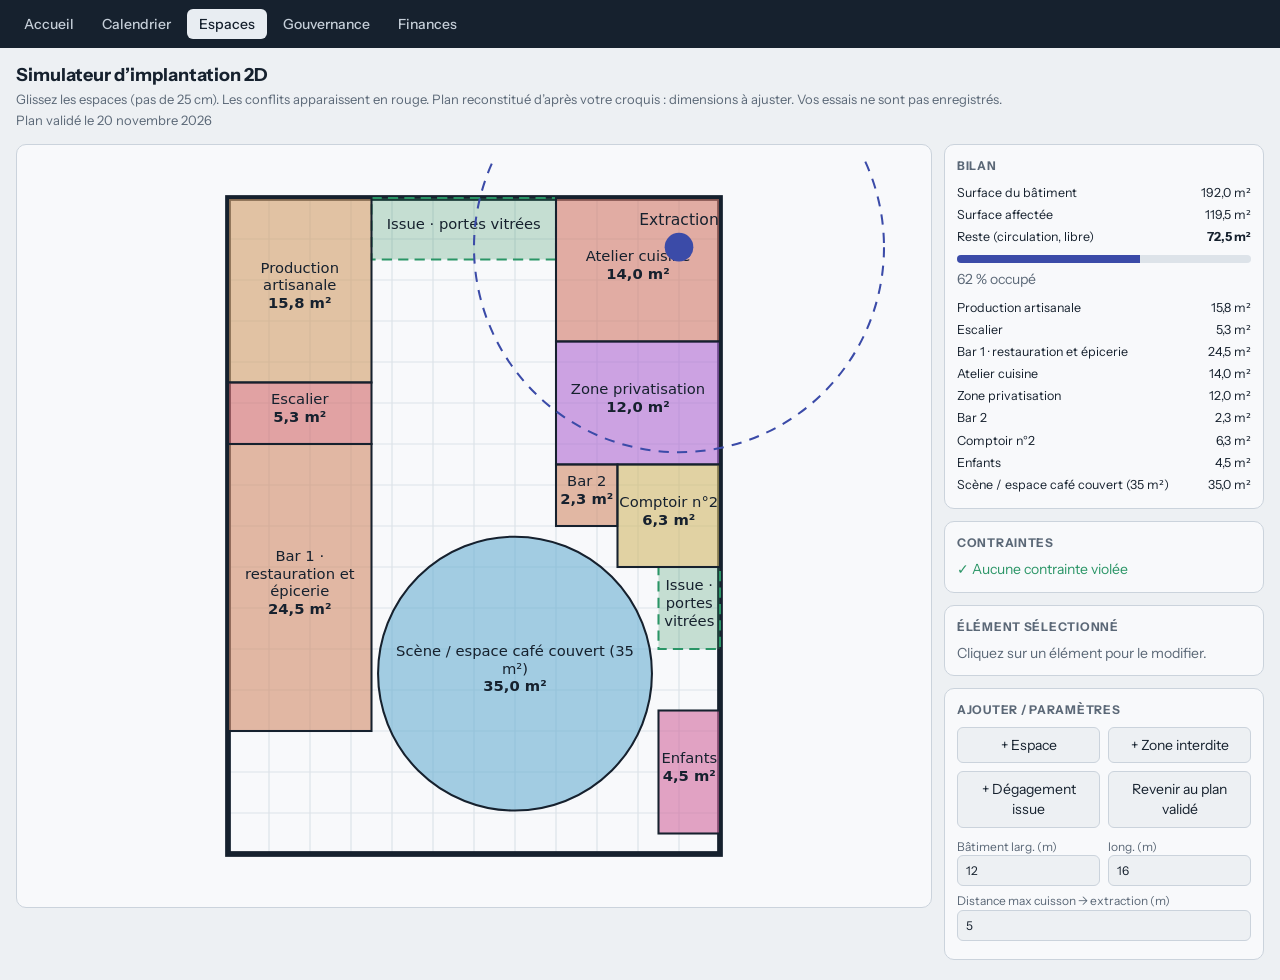
==== espaces.html @ c658a919 "Add files via upload" ====
<!DOCTYPE html>
<html lang="fr"><head><meta charset="utf-8">
<meta name="viewport" content="width=device-width, initial-scale=1, viewport-fit=cover">
<title>Simulateur d’implantation</title>
<style>
:root{box-sizing:border-box;padding-top:env(safe-area-inset-top,0px);padding-bottom:env(safe-area-inset-bottom,0px);--bg:#EDF0F3;--card:#F8F9FB;--tx:#16212E;--mu:#5B6877;--bd:#CBD3DC;--ac:#3B4BA8;--bad:#C0392B;--grid:#DDE3E9;--wall:#16212E;--ok:#2A9566}
html{scroll-padding-top:env(safe-area-inset-top,0px)}
@media (prefers-color-scheme:dark){:root:not([data-theme="light"]){color-scheme:dark;--bg:#12171E;--card:#1A212A;--tx:#E8EDF2;--mu:#9AA7B5;--bd:#2C3744;--ac:#8E9BFF;--bad:#EF6B5B;--grid:#232C37;--wall:#E8EDF2;--ok:#5CCB98}}
:root[data-theme="dark"]{color-scheme:dark;--bg:#12171E;--card:#1A212A;--tx:#E8EDF2;--mu:#9AA7B5;--bd:#2C3744;--ac:#8E9BFF;--bad:#EF6B5B;--grid:#232C37;--wall:#E8EDF2;--ok:#5CCB98}
*{box-sizing:border-box}
body{margin:0;background:var(--bg);color:var(--tx);font:14px/1.45 "Instrument Sans",system-ui,-apple-system,"Segoe UI",sans-serif}
header{padding:14px 16px 6px}h1{font-size:18px;margin:0}header p{margin:2px 0 0;color:var(--mu);font-size:13px}
main{display:grid;grid-template-columns:minmax(0,1fr) 320px;gap:12px;padding:8px 16px 20px;align-items:start}
@media(max-width:820px){main{grid-template-columns:1fr}}
.card{background:var(--card);border:1px solid var(--bd);border-radius:10px;padding:12px}
.card h2{font-size:12px;text-transform:uppercase;letter-spacing:.06em;color:var(--mu);margin:0 0 8px}
svg{width:100%;height:auto;max-height:82vh;display:block;touch-action:none;user-select:none}
.it{cursor:grab}.it text{pointer-events:none;fill:var(--tx);font-family:system-ui,sans-serif}
label{display:block;font-size:12px;color:var(--mu);margin-bottom:6px}
input[type=text],input[type=number]{width:100%;padding:6px 8px;border:1px solid var(--bd);border-radius:6px;background:var(--bg);color:var(--tx);font:inherit}
.row{display:flex;gap:8px}.row>*{flex:1}
button{padding:7px 10px;border:1px solid var(--bd);border-radius:6px;background:var(--bg);color:var(--tx);font:inherit;cursor:pointer}
button:hover{border-color:var(--ac)}button.bad{color:var(--bad)}
.chk{display:flex;gap:6px;align-items:center;color:var(--tx)}
.side{display:flex;flex-direction:column;gap:12px}
.bar{height:8px;background:var(--grid);border-radius:4px;overflow:hidden;margin:6px 0}.bar i{display:block;height:100%;background:var(--ac)}
.msg{color:var(--bad);margin:3px 0}.okm{color:var(--ok)}
table{width:100%;border-collapse:collapse;font-size:12.5px}td{padding:2px 0}td:last-child{text-align:right}
.mu{color:var(--mu)}
body:not(.edit) .edit-only{display:none}
</style></head><body>
<script src="nav.js"></script>
<header><h1>Simulateur d’implantation 2D</h1>
<p>Glissez les espaces (pas de 25 cm). Les conflits apparaissent en rouge. Plan reconstitué d’après votre croquis : dimensions à ajuster. Vos essais ne sont pas enregistrés.</p><p id="upd" class="mu" style="font-size:13px"></p></header>
<main>
<div class="card"><svg id="sv"></svg></div>
<div class="side">
<div class="card"><h2>Bilan</h2><div id="st"></div></div>
<div class="card"><h2>Contraintes</h2><div id="cf"></div></div>
<div class="card"><h2>Élément sélectionné</h2><div id="ed"></div></div>
<div class="card"><h2>Ajouter / paramètres</h2>
<div class="row"><button id="a1">+ Espace</button><button id="a2">+ Zone interdite</button></div>
<div class="row" style="margin-top:8px"><button id="a3">+ Dégagement issue</button><button id="a4">Revenir au plan validé</button></div>
<div class="row" style="margin-top:10px"><label>Bâtiment larg. (m)<input type="number" id="bw" step=".5" min="3"></label><label>long. (m)<input type="number" id="bh" step=".5" min="3"></label></div>
<label>Distance max cuisson → extraction (m)<input type="number" id="md" step=".5" min="1"></label>
</div>
<div class="card edit-only"><h2>Publier</h2><p class="mu" style="margin:0 0 8px">Copiez ce bloc dans espaces.html, à la place du bloc entre DEBUT-DONNEES et FIN-DONNEES.</p><button id="ex">Afficher le bloc à publier</button><textarea id="jx" style="width:100%;height:90px;margin-top:8px;font-size:11px"></textarea></div></div></main>
<script>
const $=s=>document.querySelector(s),svg=$('#sv'),G=.25,EPS=1e-6;
let B,maxD,sel=null,nid=1,items;
const EDIT=location.hash==="#edition";
/* DEBUT-DONNEES */
const PLAN={updated:"2026-11-20",B:{w:12,h:16},maxD:5,items:[
{n:"Production artisanale",t:"b",x:0,y:0,w:3.5,h:4.5,c:30},
{n:"Escalier",t:"b",x:0,y:4.5,w:3.5,h:1.5,c:0,f:1},
{n:"Bar 1 · restauration et épicerie",t:"b",x:0,y:6,w:3.5,h:7,c:20},
{n:"Atelier cuisine",t:"b",x:8,y:0,w:4,h:3.5,c:10,cook:1},
{n:"Zone privatisation",t:"b",x:8,y:3.5,w:4,h:3,c:280},
{n:"Bar 2",t:"b",x:8,y:6.5,w:1.5,h:1.5,c:20},
{n:"Comptoir n°2",t:"b",x:9.5,y:6.5,w:2.5,h:2.5,c:45},
{n:"Enfants",t:"b",x:10.5,y:12.5,w:1.5,h:3,c:330},
{n:"Scène / espace café couvert (35 m²)",t:"b",s:"c",x:3.66,y:8.26,w:6.68,h:6.68,c:200},
{n:"Issue · portes vitrées",t:"e",x:3.5,y:0,w:4.5,h:1.5},
{n:"Issue · portes vitrées",t:"e",x:10.5,y:9,w:1.5,h:2},
{n:"Extraction (gaine)",t:"g",x:11,y:1.2,w:0,h:0}]};
/* FIN-DONNEES */
function init(){const P=JSON.parse(JSON.stringify(PLAN));B=P.B;maxD=P.maxD;sel=null;nid=1;items=P.items;
items.forEach(i=>i.id=nid++);$('#bw').value=B.w;$('#bh').value=B.h;$('#md').value=maxD;}
const area=i=>i.s=="c"?Math.PI*i.w*i.w/4:i.w*i.h;
function ov(a,b){const ca=a.s=="c",cb=b.s=="c";
if(ca&&cb)return Math.hypot(a.x+a.w/2-b.x-b.w/2,a.y+a.w/2-b.y-b.w/2)<(a.w+b.w)/2-EPS;
if(ca||cb){const c=ca?a:b,r=ca?b:a,R=c.w/2,cx=c.x+R,cy=c.y+R,px=Math.max(r.x,Math.min(cx,r.x+r.w)),py=Math.max(r.y,Math.min(cy,r.y+r.h));return Math.hypot(cx-px,cy-py)<R-EPS}
return a.x<b.x+b.w-EPS&&b.x<a.x+a.w-EPS&&a.y<b.y+b.h-EPS&&b.y<a.y+a.h-EPS}
function conflicts(){const m=[],bad=new Set(),bl=items.filter(i=>i.t=="b"),g=items.find(i=>i.t=="g");
const add=(t,...ids)=>{m.push(t);ids.forEach(i=>bad.add(i))};
bl.forEach((a,k)=>{
if(a.x<-EPS||a.y<-EPS||a.x+a.w>B.w+EPS||a.y+a.h>B.h+EPS)add(`« ${a.n} » dépasse du bâtiment`,a.id);
bl.slice(k+1).forEach(b=>{if(ov(a,b))add(`« ${a.n} » chevauche « ${b.n} »`,a.id,b.id)});
items.filter(i=>i.t=="x"||i.t=="e").forEach(z=>{if(ov(a,z))add(z.t=="e"?`« ${a.n} » bloque un dégagement d’issue`:`« ${a.n} » empiète sur « ${z.n} »`,a.id,z.id)});
if(a.cook){if(!g)add(`« ${a.n} » : aucune extraction définie`,a.id);else{const px=Math.max(a.x,Math.min(g.x,a.x+a.w)),py=Math.max(a.y,Math.min(g.y,a.y+a.h)),d=Math.hypot(g.x-px,g.y-py);if(d>maxD+EPS)add(`« ${a.n} » est à ${d.toFixed(1)} m de l’extraction (max ${maxD} m)`,a.id,g.id)}}});
return{m,bad}}
function wrap(s,n){const w=s.split(" "),l=[];let c="";w.forEach(x=>{if((c+" "+x).trim().length>n&&c){l.push(c);c=x}else c=(c+" "+x).trim()});if(c)l.push(c);return l}
const esc=s=>s.replace(/[&<>"]/g,c=>({"&":"&amp;","<":"&lt;",">":"&gt;",'"':"&quot;"}[c]));
function draw(){const{m,bad}=conflicts();let h="";
svg.setAttribute("viewBox",`-1 -1 ${B.w+2} ${B.h+2}`);
for(let i=0;i<=B.w;i++)h+=`<line x1="${i}" y1="0" x2="${i}" y2="${B.h}" stroke="var(--grid)" stroke-width=".03"/>`;
for(let j=0;j<=B.h;j++)h+=`<line x1="0" y1="${j}" x2="${B.w}" y2="${j}" stroke="var(--grid)" stroke-width=".03"/>`;
h+=`<rect x="0" y="0" width="${B.w}" height="${B.h}" fill="none" stroke="var(--wall)" stroke-width=".14"/>`;
const ord={x:0,e:1,b:2,g:3};
[...items].sort((a,b)=>ord[a.t]-ord[b.t]).forEach(i=>{const s=i.id==sel,b=bad.has(i.id);let o="";
if(i.t=="g"){o=`<circle cx="${i.x}" cy="${i.y}" r="${maxD}" fill="none" stroke="var(--ac)" stroke-width=".05" stroke-dasharray=".25 .2"/><circle cx="${i.x}" cy="${i.y}" r=".35" fill="${b?"var(--bad)":"var(--ac)"}"/><text x="${i.x}" y="${i.y-.55}" font-size=".38" text-anchor="middle">Extraction</text>`;
}else{const cx=i.x+i.w/2,cy=i.y+i.h/2,fill=i.t=="x"?"rgba(192,57,43,.28)":i.t=="e"?"rgba(46,139,87,.25)":`hsl(${i.c} 55% 62% / .6)`,
stroke=b?"var(--bad)":s?"var(--ac)":i.t=="x"?"var(--bad)":i.t=="e"?"var(--ok)":"var(--wall)",
sw=b||s?.1:.05,dash=i.t!="b"?'stroke-dasharray=".25 .15"':"";
o=i.s=="c"?`<circle cx="${cx}" cy="${cy}" r="${i.w/2}" fill="${fill}" stroke="${stroke}" stroke-width="${sw}"/>`:`<rect x="${i.x}" y="${i.y}" width="${i.w}" height="${i.h}" fill="${fill}" stroke="${stroke}" stroke-width="${sw}" ${dash}/>`;
const fs=.36,lines=wrap(i.n,Math.max(5,Math.floor(i.w/.2)));if(i.t=="b")lines.push(area(i).toFixed(1).replace(".",",")+" m²");
const y0=cy-(lines.length-1)*fs*.6;
o+=lines.map((l,k)=>`<text x="${cx}" y="${y0+k*fs*1.2}" font-size="${fs}" text-anchor="middle" ${k==lines.length-1&&i.t=="b"?'font-weight="600"':''}>${esc(l)}</text>`).join("")}
h+=`<g class="it" data-id="${i.id}">${o}</g>`});
svg.innerHTML=h;
const bl=items.filter(i=>i.t=="b"),used=bl.reduce((a,i)=>a+area(i),0),tot=B.w*B.h,fr=s=>s.toFixed(1).replace(".",",");
$("#st").innerHTML=`<table><tr><td>Surface du bâtiment</td><td>${fr(tot)} m²</td></tr><tr><td>Surface affectée</td><td>${fr(used)} m²</td></tr><tr><td>Reste (circulation, libre)</td><td><b>${fr(tot-used)} m²</b></td></tr></table><div class="bar"><i style="width:${Math.min(100,used/tot*100)}%"></i></div><div class="mu">${Math.round(used/tot*100)} % occupé</div><table style="margin-top:8px">${bl.map(i=>`<tr><td>${esc(i.n)}</td><td>${fr(area(i))} m²</td></tr>`).join("")}</table>`;
$("#cf").innerHTML=m.length?m.map(x=>`<div class="msg">⚠ ${esc(x)}</div>`).join(""):`<div class="okm">✓ Aucune contrainte violée</div>`}
function editor(){const it=items.find(i=>i.id==sel),el=$("#ed");
if(!it){el.innerHTML=`<p class="mu" style="margin:0">Cliquez sur un élément pour le modifier.</p>`;return}
el.innerHTML=`<label>Nom<input type="text" id="en" value="${esc(it.n)}"></label>`+(it.t=="g"?"":`<div class="row"><label>${it.s=="c"?"Diamètre (m)":"Largeur (m)"}<input type="number" id="ew" step=".1" min=".5" value="${it.w}"></label>${it.s=="c"?"":`<label>Longueur (m)<input type="number" id="eh" step=".1" min=".5" value="${it.h}"></label>`}</div>`)+(it.t=="b"?`<label class="chk"><input type="checkbox" id="ec" ${it.cook?"checked":""}> Cuisson (exige l’extraction)</label>`:"")+`<div class="row">${it.t!="g"&&it.s!="c"?'<button id="rot">Pivoter</button>':""}<button id="del" class="bad">Supprimer</button></div>`;
$("#en").oninput=e=>{it.n=e.target.value;draw()};
if($("#ew"))$("#ew").oninput=e=>{it.w=Math.max(.5,+e.target.value||.5);if(it.s=="c")it.h=it.w;draw()};
if($("#eh"))$("#eh").oninput=e=>{it.h=Math.max(.5,+e.target.value||.5);draw()};
if($("#ec"))$("#ec").onchange=e=>{it.cook=e.target.checked;draw()};
if($("#rot"))$("#rot").onclick=()=>{[it.w,it.h]=[it.h,it.w];editor();draw()};
$("#del").onclick=()=>{items=items.filter(i=>i!=it);sel=null;editor();draw()}}
let drag=null;
function pt(e){const p=svg.createSVGPoint();p.x=e.clientX;p.y=e.clientY;return p.matrixTransform(svg.getScreenCTM().inverse())}
svg.addEventListener("pointerdown",e=>{const g=e.target.closest(".it");if(!g){sel=null;editor();draw();return}
const it=items.find(i=>i.id==g.dataset.id),p=pt(e);drag={it,dx:p.x-it.x,dy:p.y-it.y};svg.setPointerCapture(e.pointerId);
if(sel!=it.id){sel=it.id;editor()}draw()});
svg.addEventListener("pointermove",e=>{if(!drag)return;const p=pt(e);drag.it.x=Math.round((p.x-drag.dx)/G)*G;drag.it.y=Math.round((p.y-drag.dy)/G)*G;draw()});
addEventListener("pointerup",()=>drag=null);
function addI(o){o.id=nid++;items.push(o);sel=o.id;editor();draw()}
$("#a1").onclick=()=>addI({n:"Nouvel espace",t:"b",x:4,y:6,w:2,h:2,c:Math.floor(Math.random()*360)});
$("#a2").onclick=()=>addI({n:"Zone interdite",t:"x",x:4,y:6,w:1.5,h:1.5});
$("#a3").onclick=()=>addI({n:"Issue de secours",t:"e",x:4,y:6,w:2,h:1.5});
$("#a4").onclick=()=>{init();editor();draw()};
$("#bw").oninput=e=>{B.w=Math.max(3,+e.target.value||3);draw()};
$("#bh").oninput=e=>{B.h=Math.max(3,+e.target.value||3);draw()};
$("#md").oninput=e=>{maxD=Math.max(1,+e.target.value||1);draw()};
$("#ex").onclick=()=>{const o={updated:new Date().toISOString().slice(0,10),B,maxD,items:items.map(({id,...r})=>r)};const t="/* DEBUT-DONNEES */\nconst PLAN="+JSON.stringify(o)+";\n/* FIN-DONNEES */";$("#jx").value=t;$("#jx").select();try{navigator.clipboard.writeText(t)}catch(e){}};
document.body.classList.toggle("edit",EDIT);
$("#upd").textContent=PLAN.updated?"Plan validé le "+new Date(PLAN.updated+"T12:00:00").toLocaleDateString("fr-FR",{dateStyle:"long"}):"";
addEventListener("hashchange",()=>location.reload());
init();editor();draw();
</script></body></html>
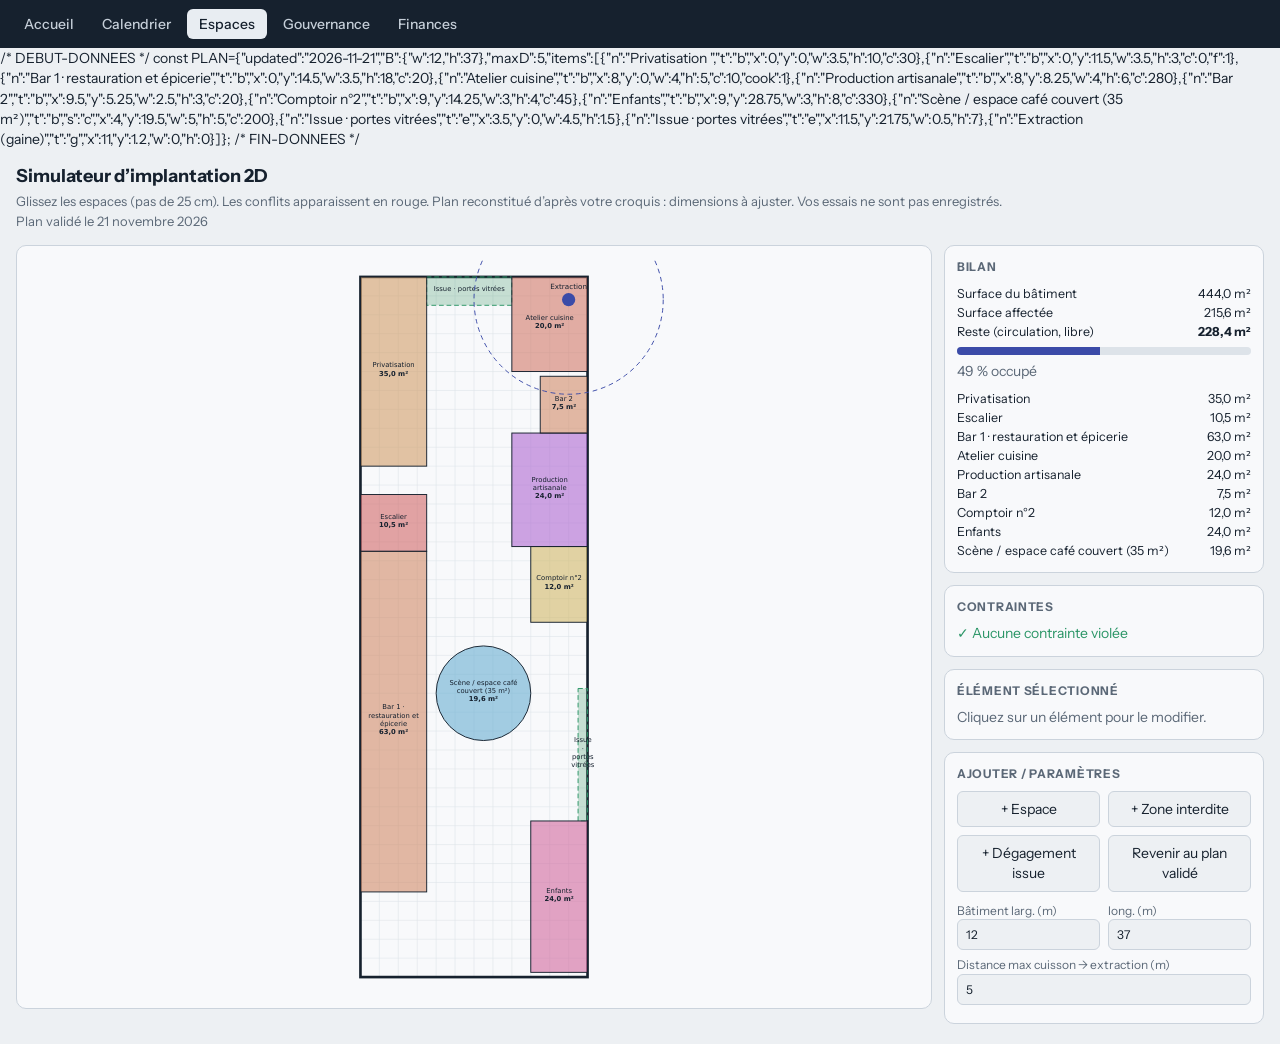
==== commit f9bf7800: "Update espaces.html" ====
--- a/espaces.html
+++ b/espaces.html
@@ -1,4 +1,6 @@
-<!DOCTYPE html>
+/* DEBUT-DONNEES */
+const PLAN={"updated":"2026-11-21","B":{"w":12,"h":37},"maxD":5,"items":[{"n":"Privatisation ","t":"b","x":0,"y":0,"w":3.5,"h":10,"c":30},{"n":"Escalier","t":"b","x":0,"y":11.5,"w":3.5,"h":3,"c":0,"f":1},{"n":"Bar 1 · restauration et épicerie","t":"b","x":0,"y":14.5,"w":3.5,"h":18,"c":20},{"n":"Atelier cuisine","t":"b","x":8,"y":0,"w":4,"h":5,"c":10,"cook":1},{"n":"Production artisanale","t":"b","x":8,"y":8.25,"w":4,"h":6,"c":280},{"n":"Bar 2","t":"b","x":9.5,"y":5.25,"w":2.5,"h":3,"c":20},{"n":"Comptoir n°2","t":"b","x":9,"y":14.25,"w":3,"h":4,"c":45},{"n":"Enfants","t":"b","x":9,"y":28.75,"w":3,"h":8,"c":330},{"n":"Scène / espace café couvert (35 m²)","t":"b","s":"c","x":4,"y":19.5,"w":5,"h":5,"c":200},{"n":"Issue · portes vitrées","t":"e","x":3.5,"y":0,"w":4.5,"h":1.5},{"n":"Issue · portes vitrées","t":"e","x":11.5,"y":21.75,"w":0.5,"h":7},{"n":"Extraction (gaine)","t":"g","x":11,"y":1.2,"w":0,"h":0}]};
+/* FIN-DONNEES */<!DOCTYPE html>
 <html lang="fr"><head><meta charset="utf-8">
 <meta name="viewport" content="width=device-width, initial-scale=1, viewport-fit=cover">
 <title>Simulateur d’implantation</title>
@@ -50,19 +52,7 @@
 let B,maxD,sel=null,nid=1,items;
 const EDIT=location.hash==="#edition";
 /* DEBUT-DONNEES */
-const PLAN={updated:"2026-11-20",B:{w:12,h:16},maxD:5,items:[
-{n:"Production artisanale",t:"b",x:0,y:0,w:3.5,h:4.5,c:30},
-{n:"Escalier",t:"b",x:0,y:4.5,w:3.5,h:1.5,c:0,f:1},
-{n:"Bar 1 · restauration et épicerie",t:"b",x:0,y:6,w:3.5,h:7,c:20},
-{n:"Atelier cuisine",t:"b",x:8,y:0,w:4,h:3.5,c:10,cook:1},
-{n:"Zone privatisation",t:"b",x:8,y:3.5,w:4,h:3,c:280},
-{n:"Bar 2",t:"b",x:8,y:6.5,w:1.5,h:1.5,c:20},
-{n:"Comptoir n°2",t:"b",x:9.5,y:6.5,w:2.5,h:2.5,c:45},
-{n:"Enfants",t:"b",x:10.5,y:12.5,w:1.5,h:3,c:330},
-{n:"Scène / espace café couvert (35 m²)",t:"b",s:"c",x:3.66,y:8.26,w:6.68,h:6.68,c:200},
-{n:"Issue · portes vitrées",t:"e",x:3.5,y:0,w:4.5,h:1.5},
-{n:"Issue · portes vitrées",t:"e",x:10.5,y:9,w:1.5,h:2},
-{n:"Extraction (gaine)",t:"g",x:11,y:1.2,w:0,h:0}]};
+const PLAN={"updated":"2026-11-21","B":{"w":12,"h":37},"maxD":5,"items":[{"n":"Privatisation ","t":"b","x":0,"y":0,"w":3.5,"h":10,"c":30},{"n":"Escalier","t":"b","x":0,"y":11.5,"w":3.5,"h":3,"c":0,"f":1},{"n":"Bar 1 · restauration et épicerie","t":"b","x":0,"y":14.5,"w":3.5,"h":18,"c":20},{"n":"Atelier cuisine","t":"b","x":8,"y":0,"w":4,"h":5,"c":10,"cook":1},{"n":"Production artisanale","t":"b","x":8,"y":8.25,"w":4,"h":6,"c":280},{"n":"Bar 2","t":"b","x":9.5,"y":5.25,"w":2.5,"h":3,"c":20},{"n":"Comptoir n°2","t":"b","x":9,"y":14.25,"w":3,"h":4,"c":45},{"n":"Enfants","t":"b","x":9,"y":28.75,"w":3,"h":8,"c":330},{"n":"Scène / espace café couvert (35 m²)","t":"b","s":"c","x":4,"y":19.5,"w":5,"h":5,"c":200},{"n":"Issue · portes vitrées","t":"e","x":3.5,"y":0,"w":4.5,"h":1.5},{"n":"Issue · portes vitrées","t":"e","x":11.5,"y":21.75,"w":0.5,"h":7},{"n":"Extraction (gaine)","t":"g","x":11,"y":1.2,"w":0,"h":0}]};
 /* FIN-DONNEES */
 function init(){const P=JSON.parse(JSON.stringify(PLAN));B=P.B;maxD=P.maxD;sel=null;nid=1;items=P.items;
 items.forEach(i=>i.id=nid++);$('#bw').value=B.w;$('#bh').value=B.h;$('#md').value=maxD;}
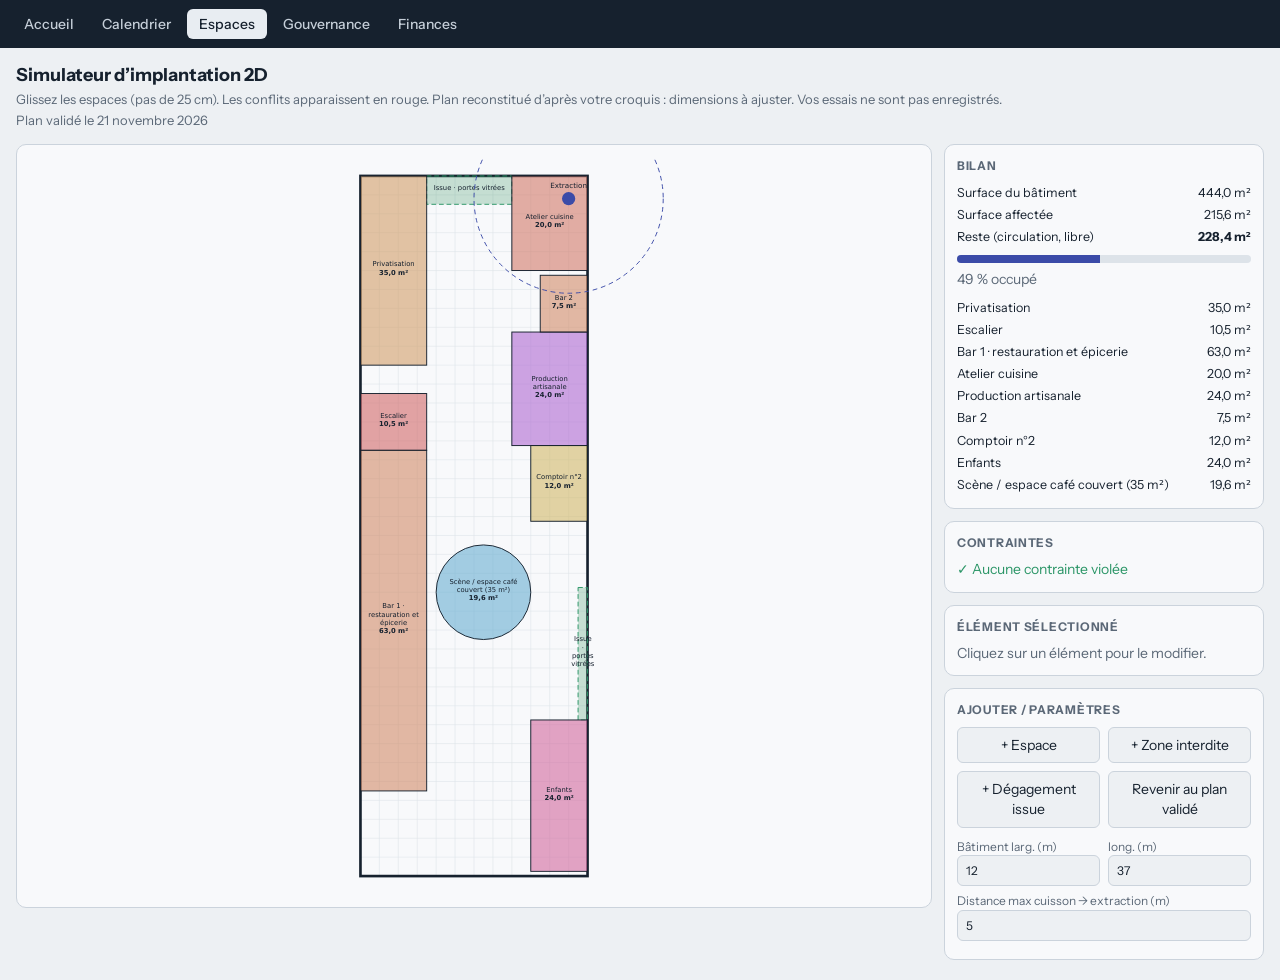
==== commit 58635979: "Update espaces.html" ====
--- a/espaces.html
+++ b/espaces.html
@@ -1,6 +1,4 @@
-/* DEBUT-DONNEES */
-const PLAN={"updated":"2026-11-21","B":{"w":12,"h":37},"maxD":5,"items":[{"n":"Privatisation ","t":"b","x":0,"y":0,"w":3.5,"h":10,"c":30},{"n":"Escalier","t":"b","x":0,"y":11.5,"w":3.5,"h":3,"c":0,"f":1},{"n":"Bar 1 · restauration et épicerie","t":"b","x":0,"y":14.5,"w":3.5,"h":18,"c":20},{"n":"Atelier cuisine","t":"b","x":8,"y":0,"w":4,"h":5,"c":10,"cook":1},{"n":"Production artisanale","t":"b","x":8,"y":8.25,"w":4,"h":6,"c":280},{"n":"Bar 2","t":"b","x":9.5,"y":5.25,"w":2.5,"h":3,"c":20},{"n":"Comptoir n°2","t":"b","x":9,"y":14.25,"w":3,"h":4,"c":45},{"n":"Enfants","t":"b","x":9,"y":28.75,"w":3,"h":8,"c":330},{"n":"Scène / espace café couvert (35 m²)","t":"b","s":"c","x":4,"y":19.5,"w":5,"h":5,"c":200},{"n":"Issue · portes vitrées","t":"e","x":3.5,"y":0,"w":4.5,"h":1.5},{"n":"Issue · portes vitrées","t":"e","x":11.5,"y":21.75,"w":0.5,"h":7},{"n":"Extraction (gaine)","t":"g","x":11,"y":1.2,"w":0,"h":0}]};
-/* FIN-DONNEES */<!DOCTYPE html>
+<!DOCTYPE html>
 <html lang="fr"><head><meta charset="utf-8">
 <meta name="viewport" content="width=device-width, initial-scale=1, viewport-fit=cover">
 <title>Simulateur d’implantation</title>
